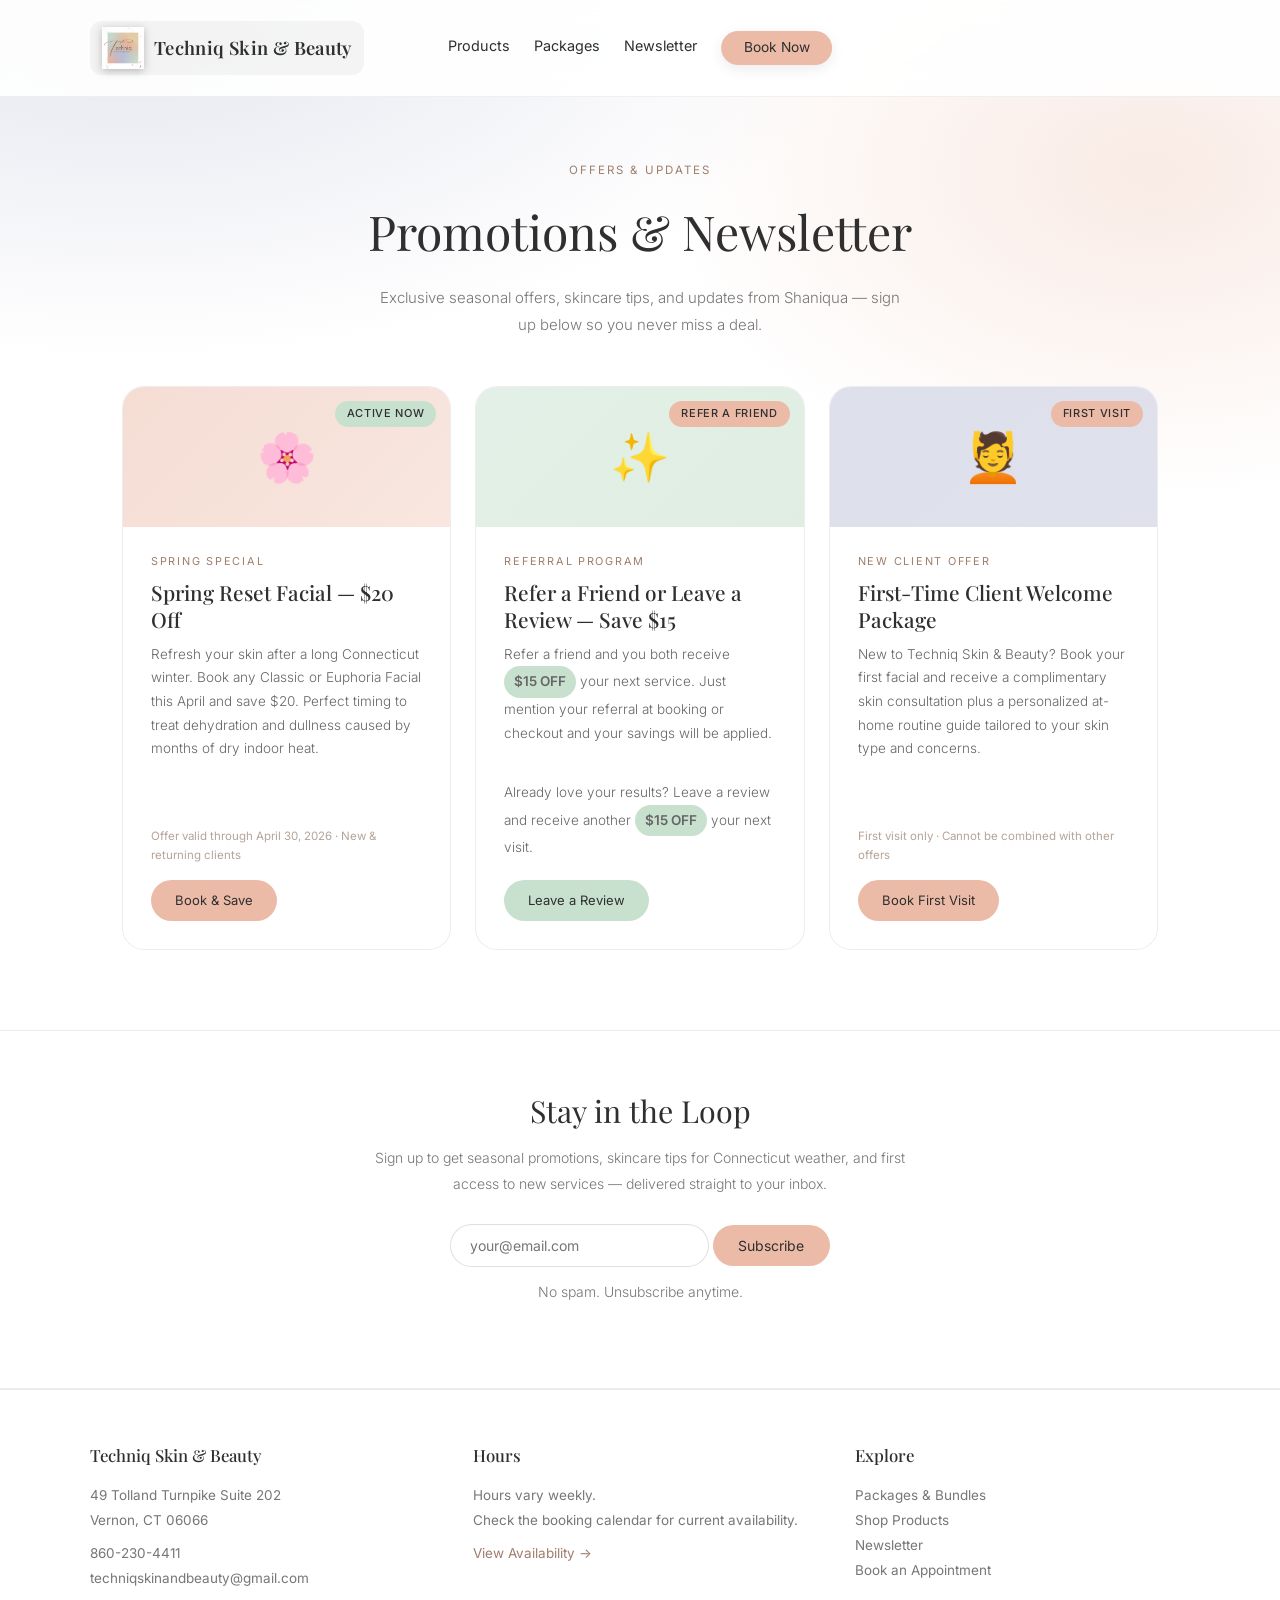
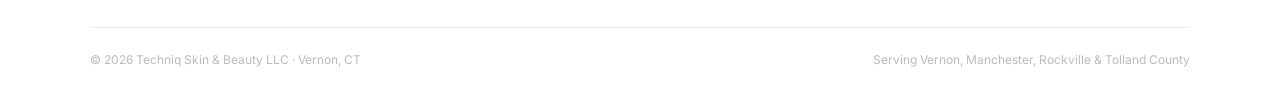
==== newsletter.html @ f0618d81 "Add files via upload" ====
<!DOCTYPE html>
<html lang="en">
<head>
  <meta charset="UTF-8" />
  <meta name="viewport" content="width=device-width, initial-scale=1.0" />
  <title>Promotions & Newsletter | Techniq Skin & Beauty | Vernon CT</title>
  <meta name="description" content="Stay up to date with seasonal promotions, skincare tips, and exclusive offers from Techniq Skin & Beauty — licensed esthetician Shaniqua Faraj in Vernon, CT." />
  <meta name="robots" content="index, follow" />
  <link rel="canonical" href="https://www.techniqskinandbeauty.com/newsletter.html" />
  <link rel="stylesheet" href="styles.css" />
  <link rel="preconnect" href="https://fonts.googleapis.com">
  <link rel="preconnect" href="https://fonts.gstatic.com" crossorigin>
  <link href="https://fonts.googleapis.com/css2?family=Playfair+Display:ital,wght@0,400;0,500;1,400&family=Inter:wght@300;400;500&display=swap" rel="stylesheet">

  <style>
    *, *::before, *::after { box-sizing: border-box; margin: 0; padding: 0; }

    body {
      font-family: 'Inter', sans-serif;
      color: #2f2f2f;
      background:
        radial-gradient(1200px 600px at 10% 0%, rgba(188,192,214,0.4), transparent 60%),
        radial-gradient(900px 600px at 90% 10%, rgba(235,187,168,0.3), transparent 55%),
        #fff;
      min-height: 100vh;
    }

    /* ── NAV ── */
.header {
  padding: 1rem 2.5rem;
  background: rgba(255,255,255,0.9);
  backdrop-filter: blur(14px);
  -webkit-backdrop-filter: blur(14px);
  position: sticky;
  top: 0;
  z-index: 100;
  border-bottom: 1px solid rgba(0,0,0,0.06);
}

.nav {
  display: flex;
  align-items: center;
  max-width: 1100px;
  margin: 0 auto;
  position: relative;
  min-height: 64px;
}

.brand {
  display: flex;
  align-items: center;
  gap: 10px;
  padding: 6px 12px;
  border-radius: 12px;
  background: rgba(0,0,0,0.04);
  transition: all 0.25s ease;
  flex-shrink: 0;
}

.brand img {
  height: 42px;
  width: auto;
  display: block;
  filter: drop-shadow(0 2px 4px rgba(0,0,0,0.25));
}

.brand:hover {
  background: rgba(0,0,0,0.06);
  transform: translateY(-1px);
}

.brand,
.brand:hover,
.brand:visited {
  text-decoration: none;
  color: inherit;
}

.brand {
  cursor: pointer;
}

.brand:active {
  transform: scale(0.98);
}
.nav-brand-text {
  font-family: 'Playfair Display', serif;
  font-weight: 600;
  font-size: 1.15rem;
  letter-spacing: 0.02em;
  color: #2f2f2f;
  white-space: nowrap;
}

.nav-center {
  position: absolute;
  left: 50%;
  transform: translateX(-50%);
  display: flex;
  gap: 24px;
  align-items: center;
}

.nav-link {
  position: relative;
  text-decoration: none;
  font-family: 'Inter', sans-serif;
  font-size: 0.9rem;
  color: #2f2f2f;
  padding-bottom: 4px;
}

.nav-link::after {
  content: '';
  position: absolute;
  left: 0;
  bottom: 0;
  width: 0%;
  height: 1.5px;
  background: #9f7e6b;
  transition: width 0.25s ease;
}

.nav-link:hover::after {
  width: 100%;
}

/* ── HAMBURGER ── */
.hamburger {
  display: none;
  margin-left: auto;
  flex-direction: column;
  gap: 5px;
  background: none;
  border: none;
  cursor: pointer;
  padding: 6px;
  z-index: 200;
  width: 42px;
  height: 42px;
  align-items: center;
  justify-content: center;
}

.hamburger span {
  display: block;
  width: 24px;
  height: 2px;
  background: #2f2f2f;
  border-radius: 2px;
  transition: all 0.3s ease;
}

.hamburger.open span:nth-child(1) {
  transform: translateY(7px) rotate(45deg);
}

.hamburger.open span:nth-child(2) {
  opacity: 0;
}

.hamburger.open span:nth-child(3) {
  transform: translateY(-7px) rotate(-45deg);
}

.mobile-menu {
  display: none;
  position: fixed;
  top: 0;
  left: 0;
  right: 0;
  bottom: 0;
  background: rgba(255,255,255,0.97);
  backdrop-filter: blur(12px);
  -webkit-backdrop-filter: blur(12px);
  z-index: 150;
  flex-direction: column;
  align-items: center;
  justify-content: center;
  gap: 20px;
  padding: 40px 32px;
}

.mobile-menu.open {
  display: flex;
}

.mobile-menu a {
  font-family: 'Playfair Display', serif;
  font-size: 1.6rem;
  font-weight: 400;
  color: #2f2f2f;
  text-decoration: none;
  padding: 10px 0;
  border-bottom: 1px solid rgba(0,0,0,0.07);
  width: 100%;
  text-align: center;
  transition: color 0.2s ease;
}

.mobile-menu a:hover {
  color: #9f7e6b;
}

.mobile-menu .mobile-book {
  margin-top: 10px;
  background: #EBBBA8;
  border-radius: 30px;
  padding: 14px 36px;
  font-size: 1rem;
  border-bottom: none;
  font-family: 'Inter', sans-serif;
}

/* ── MOBILE ── */
@media (max-width: 700px) {
  .header {
    padding: 0.9rem 1rem;
  }

  .nav {
    min-height: 56px;
  }

  .brand {
    max-width: 75%;
    padding: 6px 10px;
  }

  .brand img {
    height: 36px;
  }

  .nav-brand-text {
    font-size: 1rem;
    overflow: hidden;
    text-overflow: ellipsis;
  }

  .nav-center {
    display: none;
  }

  .hamburger {
    display: flex;
  }
}

.btn-primary,
.btn-secondary {
  display: inline-flex;
  align-items: center;
  justify-content: center;
  text-decoration: none;
  padding: 0.62rem 1.4rem;
  border-radius: 30px;
  font-size: 0.86rem;
  font-family: 'Inter', sans-serif;
  transition: transform 0.22s ease, box-shadow 0.22s ease, background-color 0.22s ease, color 0.22s ease, border-color 0.22s ease;
  white-space: nowrap;
  border: none;
  cursor: pointer;
}

.btn-primary {
  background: #EBBBA8;
  color: #2f2f2f;
  box-shadow: 0 4px 14px rgba(0,0,0,0.08);
}

.btn-primary:hover {
  background: #DFAE9A;
  transform: translateY(-1px);
  box-shadow: 0 6px 18px rgba(0,0,0,0.12);
}

.btn-secondary {
  background: #C8E1CF;
  color: #2f2f2f;
}

.btn-secondary:hover {
  background: #BDC6D7;
  transform: translateY(-1px);
}

/* ── PAGE HEADER ── */
    .page-header {
      max-width: 1100px;
      margin: 0 auto;
      padding: 64px 32px 48px;
      text-align: center;
    }
    .page-eyebrow {
      font-size: 0.72rem;
      text-transform: uppercase;
      letter-spacing: 0.18em;
      color: #9f7e6b;
      margin-bottom: 14px;
      display: block;
    }
    .page-header h1 {
      font-family: 'Playfair Display', serif;
      font-size: clamp(2rem, 4vw, 3rem);
      font-weight: 400;
      color: #2f2f2f;
      margin-bottom: 14px;
    }
    .page-header p {
      font-size: 15px;
      color: #777;
      font-weight: 300;
      line-height: 1.8;
      max-width: 520px;
      margin: 0 auto;
    }

    /* ── PROMOTIONS GRID ── */
    .promos-section {
      max-width: 1100px;
      margin: 0 auto;
      padding: 0 32px 80px;
    }

    .promos-grid {
      display: grid;
      grid-template-columns: repeat(3, 1fr);
      gap: 24px;
    }
    @media (max-width: 900px) {
    .promos-grid {
      grid-template-columns: 1fr;
     }
    }
    .promo-card {
      background: rgba(255,255,255,0.85);
      border: 1px solid rgba(0,0,0,0.07);
      border-radius: 22px;
      overflow: hidden;
      display: flex;
      flex-direction: column;
      transition: transform 0.25s ease, box-shadow 0.25s ease;
    }
    .promo-card:hover {
      transform: translateY(-4px);
      box-shadow: 0 20px 50px rgba(0,0,0,0.08);
    }

    .promo-banner {
      height: 140px;
      display: flex;
      align-items: center;
      justify-content: center;
      font-size: 3rem;
      position: relative;
    }
    .promo-banner.peach {
      background: linear-gradient(135deg, rgba(235,187,168,0.5), rgba(245,220,210,0.7));
    }
    .promo-banner.sage {
      background: linear-gradient(135deg, rgba(200,225,207,0.5), rgba(210,230,215,0.7));
    }
    .promo-banner.lavender {
      background: linear-gradient(135deg, rgba(188,192,214,0.5), rgba(210,212,228,0.7));
    }

    .promo-badge {
      position: absolute;
      top: 14px;
      right: 14px;
      background: #EBBBA8;
      color: #2f2f2f;
      font-size: 11px;
      font-weight: 500;
      letter-spacing: 0.06em;
      text-transform: uppercase;
      padding: 4px 12px;
      border-radius: 20px;
    }
    .promo-badge.active { background: #C8E1CF; }

    .promo-body {
      padding: 26px 28px 28px;
      display: flex;
      flex-direction: column;
      flex: 1;
    }
    .promo-label {
      font-size: 0.68rem;
      text-transform: uppercase;
      letter-spacing: 0.16em;
      color: #9f7e6b;
      margin-bottom: 8px;
    }
    .promo-title {
      font-family: 'Playfair Display', serif;
      font-size: 1.3rem;
      font-weight: 500;
      color: #2f2f2f;
      margin-bottom: 10px;
      line-height: 1.3;
    }
    .promo-desc {
      font-size: 13.5px;
      line-height: 1.75;
      color: #666;
      font-weight: 300;
      margin-bottom: 20px;
      flex: 1;
    }
    .promo-expires {
      font-size: 11.5px;
      color: #b5a49a;
      margin-bottom: 16px;
    }
    .promo-cta {
      display: inline-block;
      padding: 10px 24px;
      background: #EBBBA8;
      color: #2f2f2f;
      border-radius: 999px;
      font-size: 13px;
      text-decoration: none;
      align-self: flex-start;
      transition: transform 0.2s ease, box-shadow 0.2s ease;
    }
    .promo-cta:hover { transform: translateY(-2px); box-shadow: 0 8px 20px rgba(0,0,0,0.1); }
    .promo-cta.sage { background: #C8E1CF; }

    /* ── SIGNUP STRIP ── */
    .signup-strip {
      background: rgba(255,255,255,0.6);
      border-top: 1px solid rgba(0,0,0,0.07);
      border-bottom: 1px solid rgba(0,0,0,0.07);
      padding: 56px 32px;
      text-align: center;
      margin-bottom: 0;
    }
    .signup-inner { max-width: 560px; margin: 0 auto; }
    .signup-inner h2 {
      font-family: 'Playfair Display', serif;
      font-size: 1.9rem;
      font-weight: 400;
      color: #2f2f2f;
      margin-bottom: 10px;
    }
    .signup-inner p {
      font-size: 14px; color: #777; font-weight: 300; line-height: 1.8; margin-bottom: 28px;
    }
    .signup-form {
      display: flex;
      gap: 10px;
      justify-content: center;
      flex-wrap: wrap;
    }
    .signup-form input[type="email"] {
      flex: 1;
      min-width: 220px;
      padding: 0.75rem 1.2rem;
      border: 1px solid rgba(0,0,0,0.12);
      border-radius: 30px;
      font-size: 14px;
      font-family: 'Inter', sans-serif;
      outline: none;
      background: #fff;
      color: #2f2f2f;
      transition: border-color 0.2s ease;
    }
    .signup-form input[type="email"]:focus { border-color: #EBBBA8; }
    .signup-form button {
      padding: 0.75rem 1.6rem;
      background: #EBBBA8;
      color: #2f2f2f;
      border: none;
      border-radius: 30px;
      font-size: 14px;
      font-family: 'Inter', sans-serif;
      cursor: pointer;
      transition: background 0.2s ease, transform 0.2s ease;
    }
    .signup-form button:hover { background: #D2C2BF; transform: translateY(-1px); }
    .signup-note { font-size: 11.5px; color: #bbb; margin-top: 12px; }

    /* ── FOOTER ── */
    footer {
      background: #fff; border-top: 1px solid rgba(0,0,0,0.07); padding: 52px 32px 36px;
    }
    .footer-inner {
      max-width: 1100px; margin: 0 auto;
      display: grid; grid-template-columns: 1fr 1fr 1fr; gap: 48px;
    }
    .footer-col h4 {
      font-family: 'Playfair Display', serif; font-size: 1.05rem;
      font-weight: 500; color: #2f2f2f; margin-bottom: 14px;
    }
    .footer-col p, .footer-col a {
      font-size: 13.5px; color: #777; line-height: 1.85; text-decoration: none; display: block;
    }
    .footer-col a:hover { color: #9f7e6b; }
    .footer-bottom {
      max-width: 1100px; margin: 36px auto 0; padding-top: 22px;
      border-top: 1px solid rgba(0,0,0,0.07);
      font-size: 12px; color: #bbb;
      display: flex; justify-content: space-between; flex-wrap: wrap; gap: 8px;
    }

    @media (max-width: 900px) {
      .footer-inner { grid-template-columns: 1fr 1fr; gap: 28px; }
      .promos-grid { grid-template-columns: 1fr; }
    }
    @media (max-width: 540px) {
      .page-header { padding: 44px 20px 32px; }
      .promos-section { padding: 0 20px 60px; }
      .footer-inner { grid-template-columns: 1fr; }
      .footer-bottom { flex-direction: column; }
    }
        .discount-pill {
      display: inline-block;
      background: #C8E1CF;
      padding: 4px 10px;
      border-radius: 20px;
      font-weight: 600;
      white-space: nowrap;
      animation: pulseSoft 2.5s ease-in-out infinite;
    }

    @keyframes pulseSoft {
      0% { transform: scale(1); }
      50% { transform: scale(1.06); }
      100% { transform: scale(1); }
    }
  </style>
</head>
<body>

<!-- ══ MOBILE MENU ══ -->
<div class="mobile-menu" id="mobileMenu">
  <a href="Packages.html">Packages</a>
  <a href="products.html">Products</a>
  <a href="newsletter.html">Newsletter</a>
  <a href="https://book.squareup.com/appointments/akl2v1sa6lvvyg/location/LPYHQ6EDHX53D/services" class="mobile-book">Book Now</a>
</div>

<!-- ══ NAV ══ -->
<header class="header">
  <div class="nav">
    <a href="index.html" class="brand">
    <img src="images/techniq-of.png" alt="Techniq Skin & Beauty">
    <span class="nav-brand-text">Techniq Skin &amp; Beauty</span>
  </a>

    <div class="nav-center">
      <a href="products.html" class="nav-link">Products</a>
      <a href="Packages.html" class="nav-link">Packages</a>
      <a href="newsletter.html" class="nav-link">Newsletter</a>
      <a href="https://book.squareup.com/appointments/akl2v1sa6lvvyg/location/LPYHQ6EDHX53D/services" class="btn-primary">Book Now</a>
    </div>

    <button class="hamburger" id="hamburger" aria-label="Open menu">
      <span></span><span></span><span></span>
    </button>
  </div>
</header>


<!-- ══ PAGE HEADER ══ -->
<div class="page-header">
  <span class="page-eyebrow">Offers &amp; Updates</span>
  <h1>Promotions &amp; Newsletter</h1>
  <p>Exclusive seasonal offers, skincare tips, and updates from Shaniqua — sign up below so you never miss a deal.</p>
</div>

<!-- ══ PROMOTIONS ══ -->
<section class="promos-section">
  <div class="promos-grid">

    <!-- PLACEHOLDER PROMO 1 -->
    <div class="promo-card">
      <div class="promo-banner peach">
        🌸
        <span class="promo-badge active">Active Now</span>
      </div>
      <div class="promo-body">
        <span class="promo-label">Spring Special</span>
        <h2 class="promo-title">Spring Reset Facial — $20 Off</h2>
        <p class="promo-desc">Refresh your skin after a long Connecticut winter. Book any Classic or Euphoria Facial this April and save $20. Perfect timing to treat dehydration and dullness caused by months of dry indoor heat.</p>
        <p class="promo-expires">Offer valid through April 30, 2026 · New &amp; returning clients</p>
        <a href="https://book.squareup.com/appointments/akl2v1sa6lvvyg/location/LPYHQ6EDHX53D/services" class="promo-cta">Book &amp; Save</a>
      </div>
    </div>

<div class="promo-card">
  <div class="promo-banner sage">
    ✨
    <span class="promo-badge">Refer a Friend</span>
  </div>

  <div class="promo-body">
    <span class="promo-label">Referral Program</span>

    <h2 class="promo-title">Refer a Friend or Leave a Review — Save $15</h2>

    <!-- REFERRAL (TOP) -->
    <p class="promo-desc">
      Refer a friend and you both receive 
      <span class="discount-pill">$15 OFF</span> 
      your next service. Just mention your referral at booking or checkout and your savings will be applied.
    </p>

    <!-- REVIEW (BOTTOM) -->
    <p class="promo-desc" style="margin-top:16px;">
      Already love your results? Leave a review and receive another 
      <span class="discount-pill">$15 OFF</span> your next visit.
    </p>

    <a href="https://www.google.com/maps/place//data=!4m3!3m2!1s0x44340409f87b153f:0x8562da2a037d0696!12e1?source=g.page.m.ia._&laa=nmx-review-solicitation-ia2" 
       class="promo-cta sage" 
       target="_blank">
      Leave a Review
    </a>
  </div>
</div>

    <!-- PLACEHOLDER PROMO 3 -->
    <div class="promo-card">
      <div class="promo-banner lavender">
        💆
        <span class="promo-badge">First Visit</span>
      </div>
      <div class="promo-body">
        <span class="promo-label">New Client Offer</span>
        <h2 class="promo-title">First-Time Client Welcome Package</h2>
        <p class="promo-desc">New to Techniq Skin &amp; Beauty? Book your first facial and receive a complimentary skin consultation plus a personalized at-home routine guide tailored to your skin type and concerns.</p>
        <p class="promo-expires">First visit only · Cannot be combined with other offers</p>
        <a href="https://book.squareup.com/appointments/akl2v1sa6lvvyg/location/LPYHQ6EDHX53D/services" class="promo-cta">Book First Visit</a>
      </div>
    </div>

  </div>
</section>

<!-- ══ EMAIL SIGNUP ══ -->
<div class="signup-strip">
  <div class="signup-inner">
    <h2>Stay in the Loop</h2>
    <p>Sign up to get seasonal promotions, skincare tips for Connecticut weather, and first access to new services — delivered straight to your inbox.</p>

    <div class="signup-form">
      <form 
        action="https://site.us19.list-manage.com/subscribe/post?u=016e6a46c7b9ec76fc85ffae0&id=f9b7739a4d&f_id=009dabe6f0" 
        method="post" 
        target="_self"
        novalidate
      >
        <input
          type="email"
          name="EMAIL"
          placeholder="your@email.com"
          aria-label="Email address"
          required
        />

        <!-- bot protection (keep this) -->
        <div style="position:absolute; left:-5000px;" aria-hidden="true">
          <input 
            type="text" 
            name="b_016e6a46c7b9ec76fc85ffae0_f9b7739a4d" 
            tabindex="-1" 
            value=""
          >
        </div>

        <button type="submit">Subscribe</button>
      </form>
    </div>

    <p class="signup-note">No spam. Unsubscribe anytime.</p>
  </div>
</div>

<!-- ══ FOOTER ══ -->
<footer>
  <div class="footer-inner">
    <div class="footer-col">
      <h4>Techniq Skin &amp; Beauty</h4>
      <p>49 Tolland Turnpike Suite 202</p>
      <p>Vernon, CT 06066</p>
      <a href="tel:8602304411" style="margin-top:8px;">860-230-4411</a>
      <a href="mailto:techniqskinandbeauty@gmail.com">techniqskinandbeauty@gmail.com</a>
    </div>
    <div class="footer-col">
      <h4>Hours</h4>
      <p>Hours vary weekly.</p>
      <p>Check the booking calendar for current availability.</p>
      <a href="https://book.squareup.com/appointments/akl2v1sa6lvvyg/location/LPYHQ6EDHX53D/services" style="margin-top:8px;color:#9f7e6b;">View Availability →</a>
    </div>
    <div class="footer-col">
      <h4>Explore</h4>
      <a href="Packages.html">Packages &amp; Bundles</a>
      <a href="products.html">Shop Products</a>
      <a href="newsletter.html">Newsletter</a>
      <a href="https://book.squareup.com/appointments/akl2v1sa6lvvyg/location/LPYHQ6EDHX53D/services">Book an Appointment</a>
    </div>
  </div>
  <div class="footer-bottom">
    <span>© 2026 Techniq Skin &amp; Beauty LLC · Vernon, CT</span>
    <span>Serving Vernon, Manchester, Rockville &amp; Tolland County</span>
  </div>
</footer>


<script>
  const hamburger = document.getElementById('hamburger');
  const mobileMenu = document.getElementById('mobileMenu');
  if (hamburger && mobileMenu) {
    hamburger.addEventListener('click', () => {
      hamburger.classList.toggle('open');
      mobileMenu.classList.toggle('open');
      document.body.style.overflow = mobileMenu.classList.contains('open') ? 'hidden' : '';
    });
    mobileMenu.querySelectorAll('a').forEach(a => {
      a.addEventListener('click', () => {
        hamburger.classList.remove('open');
        mobileMenu.classList.remove('open');
        document.body.style.overflow = '';
      });
    });
  }
</script>

</body>
</html>
---- styles.css ----
/* ===============================
   HOMEPAGE LAYOUT OVERRIDES
   =============================== */

body.home .hero {
  background: none;
  padding: 0;
  margin: 0;
}

body.home .hero-content {
  max-width: none;
  margin: 0;
  padding: 0;
  text-align: left;
}

body.home .header {
  background: none;
  box-shadow: none;
}

body.home main,
body.home .hero {
  max-width: 1100px;
  margin: 0 auto;
  padding: 80px 24px;
}

:root {
  --lavender-gray: #BCC0D6;
  --soft-periwinkle: #BDC6D7;
  --peach: #EBBBA8;
  --sage: #C8E1CF;
  --taupe: #D2C2BF;
  --text-dark: #2f2f2f;
  --white: #ffffff;
}

* {
  margin: 0;
  padding: 0;
  box-sizing: border-box;
}

body {
  font-family: 'Inter', sans-serif;
  color: var(--text-dark);
  background-color: var(--white);
  line-height: 1.6;
}

/* Header */
.header {
  padding: 1.5rem 3rem;
  background-color: var(--white);
}

.nav {
  display: flex;
  justify-content: space-between;
  align-items: center;
}

.logo {
  font-family: 'Playfair Display', serif;
  font-weight: 500;
  font-size: 1.4rem;
}

/* Buttons */
.btn-primary,
.btn-secondary {
  display: inline-flex;
  align-items: center;
  justify-content: center;
  text-decoration: none;
  padding: 0.75rem 1.8rem;
  border-radius: 30px;
  font-size: 0.9rem;
  font-family: 'Inter', sans-serif;
  line-height: 1;
  box-sizing: border-box;
  transition: all 0.3s ease;
}

.btn-primary {
  background-color: var(--peach);
  color: var(--text-dark);
}

.btn-primary:hover {
  background-color: var(--taupe);
}

.btn-secondary {
  background-color: var(--sage);
  color: var(--text-dark);
}

.btn-secondary:hover {
  background-color: var(--soft-periwinkle);
}

/* Hero */
.hero {
  background-color: var(--lavender-gray);
  padding: 6rem 2rem;
  text-align: center;
}

.hero h2 {
  font-family: 'Playfair Display', serif;
  font-size: 2.2rem;
  margin-bottom: 1rem;
}

.hero p {
  max-width: 600px;
  margin: 0 auto 2rem;
  font-weight: 300;
}

/* About */
.about {
  padding: 4rem 2rem;
  max-width: 800px;
  margin: auto;
  text-align: center;
}

.about h3 {
  font-family: 'Playfair Display', serif;
  margin-bottom: 1rem;
}

/* CTA */
.cta {
  background-color: var(--taupe);
  padding: 3.5rem 2rem;
  text-align: center;
}

.cta h3 {
  margin-bottom: 1.5rem;
  font-family: 'Playfair Display', serif;
}

/* Footer */
.footer {
  padding: 2rem;
  text-align: center;
  font-size: 0.8rem;
}
.shop-container {
  display: flex;
  gap: 2rem;
  padding: 3rem;
}

.filters {
  width: 240px;
  background: #F4F5F9;
  padding: 1.5rem;
  border-radius: 16px;
}

.filter-group {
  margin-bottom: 1.5rem;
}

.filter-group h4 {
  margin-bottom: 0.5rem;
  font-size: 0.9rem;
}

.filter-group label {
  display: block;
  font-size: 0.85rem;
  margin-bottom: 0.3rem;
}

.products-grid {
  flex: 1;
  display: grid;
  grid-template-columns: repeat(auto-fill, minmax(240px, 1fr));
  gap: 2rem;
}

.product-card {
  background: white;
  border-radius: 20px;
  padding: 1.5rem;
  text-align: center;
  box-shadow: 0 8px 20px rgba(0,0,0,0.05);
}

.product-card img {
  width: 100%;
  max-height: 200px;
  object-fit: contain;
  margin-bottom: 1rem;
}

.price {
  font-weight: 500;
  margin: 0.5rem 0;
}

.best-for {
  font-size: 0.8rem;
  color: #555;
  margin-bottom: 1rem;
}

.product-card select {
  width: 100%;
  padding: 0.5rem;
  border-radius: 8px;
  margin-bottom: 1rem;
}
body {
  font-family: 'Inter', sans-serif;
  background: #ffffff;
  color: #2f2f2f;
}

.products-grid {
  display: grid;
  grid-template-columns: repeat(auto-fit, minmax(220px, 1fr));
  gap: 2rem;
  padding: 3rem;
}

.product-card {
  text-align: center;
}

.product-card img {
  width: 100%;
  max-width: 220px;
  margin-bottom: 1rem;
}

.product-detail {
  display: grid;
  grid-template-columns: 1fr 1fr;
  gap: 3rem;
  padding: 4rem;
}

.product-detail img {
  max-width: 320px;
}

.btn-primary {
  background: #EBBBA8;
  padding: 0.75rem 1.8rem;
  border-radius: 30px;
  text-decoration: none;
  color: #2f2f2f;
  display: inline-flex;
  align-items: center;
  justify-content: center;
  border: none;
  cursor: pointer;
}

/* FILTER TOGGLE BUTTON */
.filter-toggle {
  position: fixed;
  top: 110px;
  right: 30px;
  background: #EBBBA8;
  border: none;
  padding: 10px 18px;
  border-radius: 30px;
  cursor: pointer;
  font-size: 0.9rem;
  z-index: 1001;
}

/* FILTER PANEL */
.filter-panel {
  position: fixed;
  top: 0;
  right: -320px;
  width: 300px;
  height: 100vh;
  background: #fff;
  padding: 24px;
  box-shadow: -8px 0 30px rgba(0,0,0,0.08);
  transition: right 0.35s ease;
  z-index: 1000;
}

.filter-panel.open {
  right: 0;
}

/* FILTER HEADER */
.filter-header {
  display: flex;
  justify-content: space-between;
  align-items: center;
  margin-bottom: 24px;
}

.close-filter {
  background: none;
  border: none;
  font-size: 1.5rem;
  cursor: pointer;
}

/* FILTER GROUPS */
.filter-group {
  margin-bottom: 22px;
}

.filter-group h4 {
  font-size: 0.85rem;
  text-transform: uppercase;
  letter-spacing: 0.08em;
  margin-bottom: 10px;
  color: #555;
}

.filter-group label {
  display: block;
  font-size: 0.9rem;
  margin-bottom: 8px;
  cursor: pointer;
}

/* PRODUCTS GRID */
.products-container {
  display: grid;
  grid-template-columns: repeat(auto-fill, minmax(260px, 1fr));
  gap: 32px;
  padding: 80px 40px;
}

/* ===============================
   HOMEPAGE HERO FIX
   =============================== */

body.home main {
  max-width: 1100px;
  margin: 0 auto;
  padding: 80px 24px;
}

body.home .hero {
  padding: 0;
}

body.home .hero-content {
  max-width: 720px;
  margin: 120px auto 0;
  text-align: center;
}

body.home .hero-content h2 {
  margin-bottom: 24px;
}

body.home .hero-content p {
  margin-bottom: 40px;
}

body.home .hero-content .btn-primary {
  display: inline-block;
}

body.home .hero-content p {
  font-size: 17px;
  line-height: 1.8;
  color: #555;
 }

  [ Logo ]
Our Philosophy
Text
Button


/* ===============================
   HOMEPAGE GRADIENT BACKGROUND
   =============================== */

body.home {
  background:
    radial-gradient(
      1200px 600px at 10% 0%,
      rgba(188, 192, 214, 0.45),
      transparent 60%
    ),
    radial-gradient(
      900px 600px at 90% 10%,
      rgba(235, 187, 168, 0.35),
      transparent 55%
    ),
    #ffffff;
}

/* ===============================
   HOMEPAGE HERO LOGO
   =============================== */

body.home .hero-logo {
  display: flex;
  justify-content: center;
  margin-bottom: 28px;
}

body.home .hero-logo img {
  width: 220px;          /* adjust if needed */
  max-width: 70%;
  height: auto;
  opacity: 0.95;
}
body.home .hero-logo img {
  filter: drop-shadow(0 12px 30px rgba(0,0,0,0.08));
}

/* ===============================
   HOMEPAGE – GROUNDED EDITORIAL HERO
   =============================== */

body.home main {
  padding-top: 40px; /* pulls hero closer to header */
}

/* HERO CONTAINER */
body.home .hero {
  padding: 0;
  position: relative;
}

/* HERO CONTENT BLOCK */
body.home .hero-content {
  max-width: 720px;
  margin: 60px auto 0; /* WAS too low – now grounded */
  text-align: center;
  position: relative;
  z-index: 2;
}

/* LOGO POSITIONING */
body.home .hero-logo {
  margin-top: -20px;   /* gently overlaps header space */
  margin-bottom: 18px;
}

/* LOGO SIZE + PRESENCE */
body.home .hero-logo img {
  width: 240px;        /* slightly stronger presence */
  max-width: 75%;
  height: auto;
  opacity: 0.98;
  filter: drop-shadow(0 16px 36px rgba(0,0,0,0.10));
}

/* ===============================
   HOMEPAGE + PRODUCTS — SHARED BACKGROUND
   =============================== */

body.home,
body.products {
  background:
    radial-gradient(
      1200px 700px at 10% 0%,
      rgba(188, 192, 214, 0.45),
      transparent 60%
    ),
    radial-gradient(
      1000px 700px at 90% 10%,
      rgba(235, 187, 168, 0.35),
      transparent 55%
    ),
    #ffffff;
}
body.home .hero-logo {
  margin-top: -10px;
  margin-bottom: 20px;
}

body.home .hero-logo img {
  width: 230px;
  max-width: 75%;
  height: auto;
  opacity: 0.98;
  filter: drop-shadow(0 14px 30px rgba(0,0,0,0.08));
}
/* ===============================
   PRODUCT DETAIL – SOFT COLOR LAYER
   =============================== */

/* image container already exists */
.product-image {
  position: relative;
  background:
    radial-gradient(
      420px 520px at 50% 30%,
      rgba(188,192,214,0.35),
      transparent 65%
    ),
    radial-gradient(
      420px 520px at 60% 60%,
      rgba(235,187,168,0.30),
      transparent 70%
    ),
    #ffffff;
  border-radius: 28px;
}

.product-info {
  background: rgba(255,255,255,0.75);
  border-radius: 28px;
  padding: 24px 28px;
}

.product-info .best-for {
  color: #6a5a4a;
}

/* ===============================
   PRODUCT PAGE – FORCED GRADIENT
   =============================== */

/* target LEFT column image wrapper */
body:not(.home) .product-page > div:first-child {
  position: relative;
  background:
    radial-gradient(
      420px 520px at 50% 30%,
      rgba(188,192,214,0.35),
      transparent 65%
    ),
    radial-gradient(
      420px 520px at 60% 65%,
      rgba(235,187,168,0.30),
      transparent 70%
    ),
    #ffffff;
  border-radius: 28px;
  padding: 40px;
}
body:not(.home) .product-info {
  background: rgba(255,255,255,0.75);
  border-radius: 28px;
  padding: 28px 32px;
}

/* remove visual weight from image side */
body:not(.home) .product-page > div:first-child {
  background: transparent;
  padding: 0;
}
/* ===============================
   PRODUCT DETAIL – INFO CARD
   =============================== */

body:not(.home) .product-info {
  background:
    radial-gradient(
      600px 400px at 80% 20%,
      rgba(235,187,168,0.18),
      transparent 60%
    ),
    radial-gradient(
      500px 350px at 20% 80%,
      rgba(188,192,214,0.18),
      transparent 65%
    ),
    rgba(255,255,255,0.85);

  border-radius: 32px;
  padding: 36px 40px;
}
.product-info h1 {
  margin-top: 0;
}

.product-info button,
.product-info .btn-primary {
  margin-top: 28px;
}

/* ===============================
   BUNDLE CARD VISUAL ACCENT
   =============================== */

.bundle-card {
  position: relative;
}

.bundle-accent {
  height: 6px;
  width: 100%;
  border-radius: 999px;
  margin-bottom: 18px;
  background:
    linear-gradient(
      90deg,
      rgba(188,192,214,0.9),
      rgba(235,187,168,0.9)
    );
}

.bundle-card .includes {
  font-size: 13px;
  line-height: 1.6;
  color: #555;
  margin-bottom: 24px;
}

/* ===============================
   BUNDLE CARD VISUAL ACCENT
   =============================== */

.bundle-card {
  position: relative;
}

.bundle-accent {
  height: 6px;
  width: 100%;
  border-radius: 999px;
  margin-bottom: 18px;
  background:
    linear-gradient(
      90deg,
      rgba(188,192,214,0.9),
      rgba(235,187,168,0.9)
    );
}

.bundle-card .includes {
  font-size: 13px;
  line-height: 1.6;
  color: #555;
  margin-bottom: 24px;
}

/* ===============================
   BUTTON HOVER & ACTIVE STATES
   =============================== */

/* Primary button (Packages, Book, Add to Cart) */
.btn-primary {
  transition: 
    transform 0.2s ease,
    box-shadow 0.2s ease,
    background-color 0.2s ease;
}

.btn-primary:hover {
  transform: translateY(-2px);
  box-shadow: 0 10px 22px rgba(0, 0, 0, 0.12);
}

.btn-primary:active {
  transform: translateY(0);
  box-shadow: 0 6px 12px rgba(0, 0, 0, 0.15);
}

/* Secondary button (Shop Products, Home, etc.) */
.btn-secondary {
  transition: 
    transform 0.2s ease,
    box-shadow 0.2s ease,
    background-color 0.2s ease;
}

.btn-secondary:hover {
  background-color: rgba(255, 255, 255, 0.95);
  transform: translateY(-1px);
  box-shadow: 0 8px 16px rgba(0, 0, 0, 0.08);
}

.btn-secondary:active {
  transform: translateY(0);
  box-shadow: 0 4px 8px rgba(0, 0, 0, 0.12);
}

/* ===============================
   PRODUCT GRID – IMAGE SCALE UP
   =============================== */

/* image wrapper inside product card */
.product-card .product-image {
  height: 220px;           /* was smaller before */
  display: flex;
  align-items: center;
  justify-content: center;
  margin-bottom: 16px;
}

.product-card .product-image img {
  max-height: 200px;       /* controls size */
  max-width: 100%;
  object-fit: contain;
}
/* ===============================
   RAMADAN HANGING STARS - HOMEPAGE ONLY
   =============================== */

body.home .ramadan-hanging-stars {
    position: absolute;
    top: 0;
    left: 0;
    width: 100%;
    height: 180px; /* Height for hanging area */
    pointer-events: none;
    z-index: 5;
    overflow: hidden;
}

/* Individual hanging star container */
body.home .hanging-star {
    position: absolute;
    top: -20px; /* Start above the page */
    display: flex;
    flex-direction: column;
    align-items: center;
    transform-origin: top center;
    animation: swingStar var(--swing-duration, 4s) ease-in-out infinite;
    animation-delay: var(--swing-delay, 0s);
}

/* The rope/string */
body.home .star-rope {
    width: 1px;
    height: var(--rope-length, 60px);
    background: linear-gradient(to bottom, 
        rgba(235, 187, 168, 0.3), 
        rgba(188, 192, 214, 0.2)
    );
    margin-bottom: 4px;
}

/* The star */
body.home .star {
    width: var(--star-size, 16px);
    height: var(--star-size, 16px);
    background: transparent;
    position: relative;
    transform: rotate(0deg);
    filter: drop-shadow(0 0 8px rgba(235, 187, 168, 0.6));
    animation: starGlow 3s ease-in-out infinite;
}

/* Create star shape using CSS */
body.home .star::before {
    content: "★";
    position: absolute;
    top: 50%;
    left: 50%;
    transform: translate(-50%, -50%);
    font-size: var(--star-size, 16px);
    color: #EBBBA8; /* Your peach color */
    line-height: 1;
    text-shadow: 
        0 0 10px #EBBBA8,
        0 0 20px rgba(188, 192, 214, 0.5);
}

/* Alternative star styles - different colors */
body.home .star-soft::before {
    color: #BCC0D6; /* Your lavender-gray */
    text-shadow: 0 0 10px #BCC0D6;
}

body.home .star-warm::before {
    color: #D2C2BF; /* Your taupe */
    text-shadow: 0 0 10px #D2C2BF;
}

body.home .star-gold::before {
    color: #E5CFA6; /* Your buttery color */
    text-shadow: 0 0 10px #E5CFA6;
}

/* Swing animation */
@keyframes swingStar {
    0%, 100% {
        transform: rotate(0deg);
    }
    25% {
        transform: rotate(8deg);
    }
    75% {
        transform: rotate(-8deg);
    }
}

/* Gentle bounce for some stars */
body.home .hanging-star.bounce {
    animation: swingBounceStar 5s ease-in-out infinite;
}

@keyframes swingBounceStar {
    0%, 100% {
        transform: rotate(0deg) translateY(0);
    }
    25% {
        transform: rotate(8deg) translateY(-5px);
    }
    50% {
        transform: rotate(0deg) translateY(0);
    }
    75% {
        transform: rotate(-8deg) translateY(-3px);
    }
}

/* Star glow effect */
@keyframes starGlow {
    0%, 100% {
        opacity: 0.7;
        filter: drop-shadow(0 0 5px rgba(235, 187, 168, 0.4));
    }
    50% {
        opacity: 1;
        filter: drop-shadow(0 0 15px rgba(235, 187, 168, 0.8));
    }
}

/* Decorative crescent moon for homepage */
body.home .ramadan-crescent {
    position: absolute;
    top: 20px;
    left: 30px;
    font-size: 32px;
    z-index: 6;
    pointer-events: none;
    opacity: 0.7;
    animation: floatCrescent 4s ease-in-out infinite;
    filter: drop-shadow(0 0 10px rgba(235, 187, 168, 0.5));
}

@keyframes floatCrescent {
    0%, 100% {
        transform: translateY(0) rotate(0deg);
    }
    50% {
        transform: translateY(-5px) rotate(5deg);
    }
}

/* Responsive adjustments */
@media (max-width: 768px) {
    body.home .ramadan-hanging-stars {
        height: 140px;
    }
    
    body.home .star-rope {
        height: 40px;
    }
    
    body.home .star::before {
        font-size: 14px;
    }
    
    body.home .ramadan-crescent {
        font-size: 24px;
        left: 20px;
    }
}

/* Ensure header content stays below stars */
body.home .header {
    position: relative;
    z-index: 10;
}
/* ===============================
   MOBILE FIXES FOR NAVIGATION BUTTONS
   =============================== */

@media (max-width: 768px) {
  /* Fix header navigation on index.html and packages.html */
  .nav {
    flex-direction: column;
    gap: 15px;
    padding: 15px 20px;
  }
  
  .logo {
    text-align: center;
    font-size: 1.2rem;
    margin-bottom: 5px;
  }
  
  .nav-right {
    display: flex;
    flex-wrap: wrap;
    justify-content: center;
    gap: 10px;
    width: 100%;
  }
  
  /* Fix the Packages and Shop Products buttons */
  .nav-right .btn-primary,
  .nav-right .btn-secondary {
    padding: 0.7rem 1.2rem;
    font-size: 0.9rem;
    flex: 1 1 auto;
    min-width: 120px;
    text-align: center;
    white-space: nowrap;
  }
}

/* For very small phones, stack them vertically */
@media (max-width: 480px) {
  .nav-right {
    flex-direction: column;
    align-items: center;
  }
  
  .nav-right .btn-primary,
  .nav-right .btn-secondary {
    width: 100%;
    max-width: 250px;
    padding: 0.8rem 1rem;
    font-size: 1rem;
  }
}
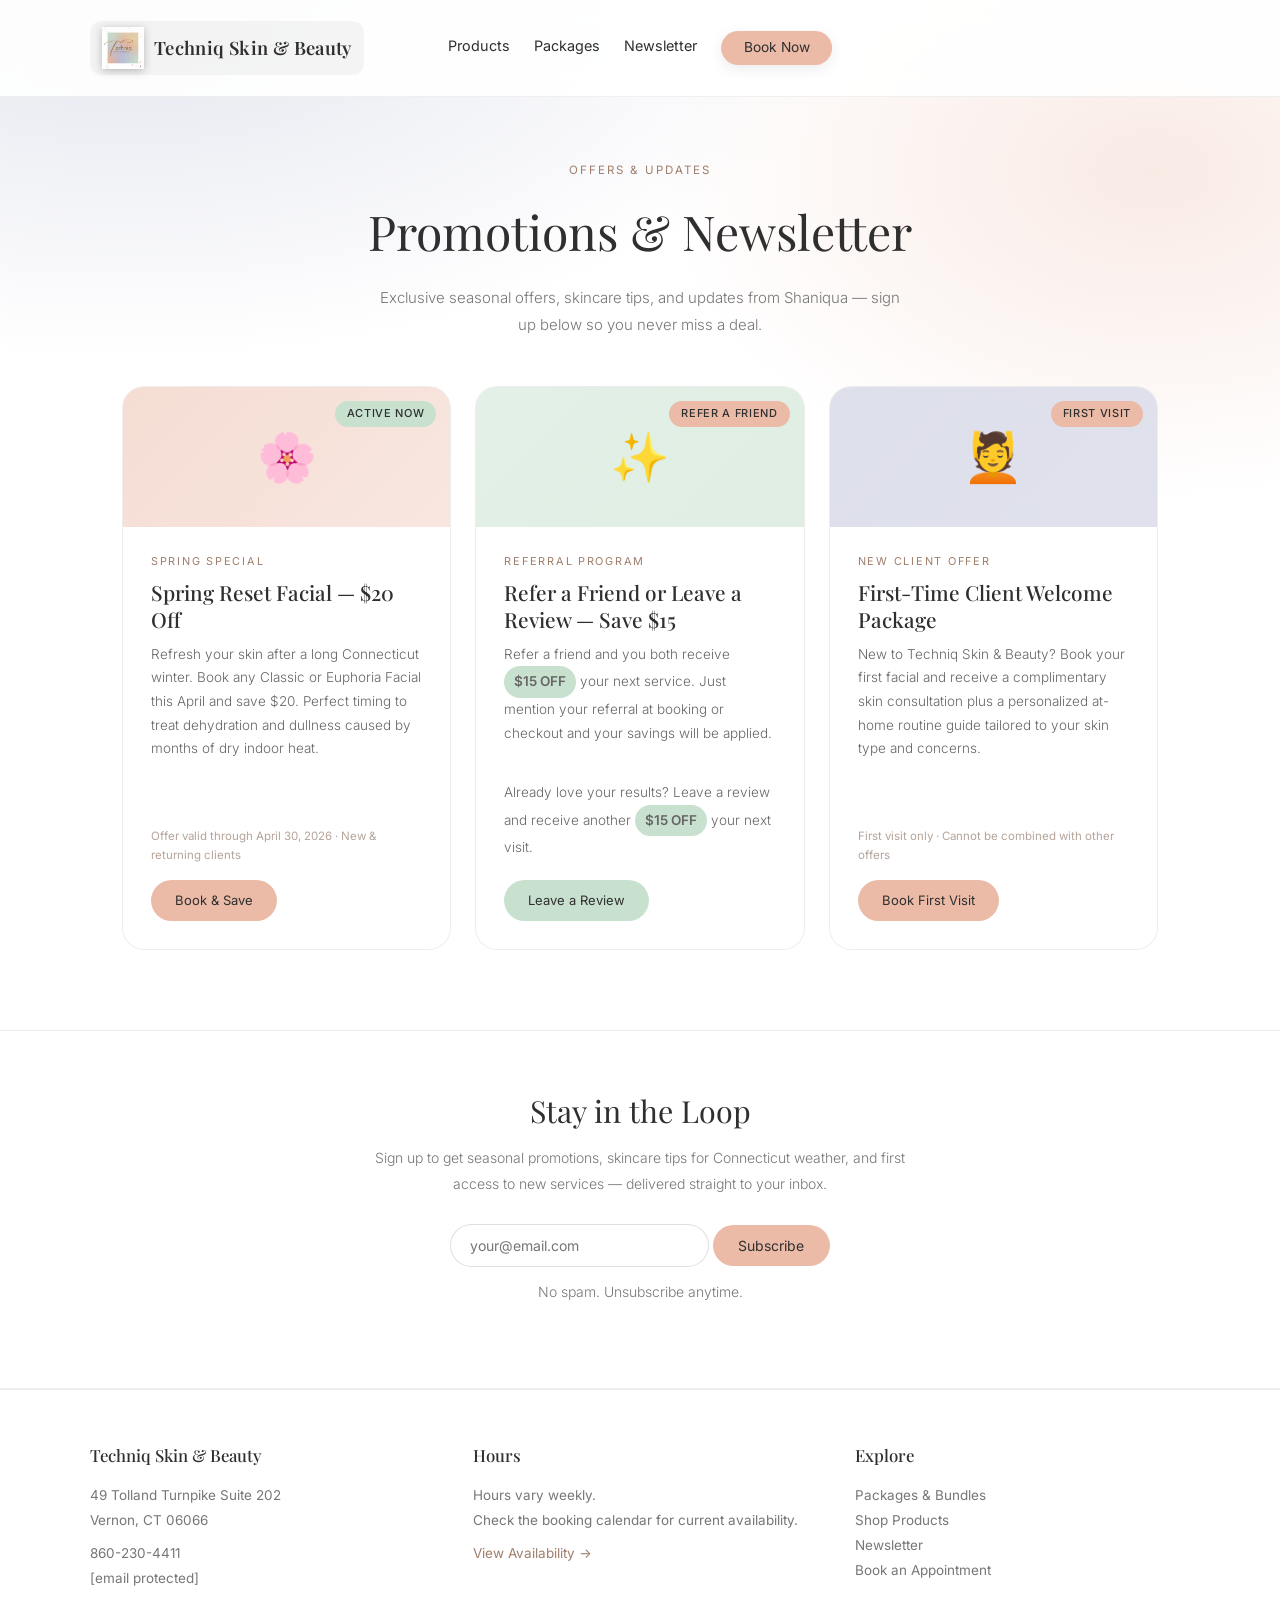
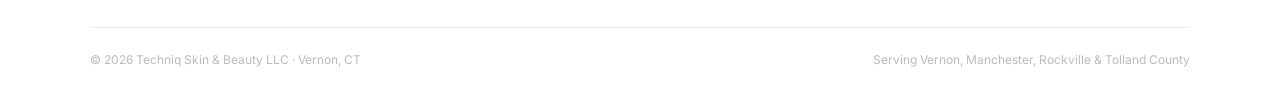
==== commit c6298b5d: "Add files via upload" ====
--- a/newsletter.html
+++ b/newsletter.html
@@ -39,6 +39,7 @@
 
 .nav {
   display: flex;
+  flex-wrap: nowrap;
   align-items: center;
   max-width: 1100px;
   margin: 0 auto;
@@ -54,7 +55,8 @@
   border-radius: 12px;
   background: rgba(0,0,0,0.04);
   transition: all 0.25s ease;
-  flex-shrink: 0;
+  flex-shrink: 1;
+  min-width: 0;
 }
 
 .brand img {
@@ -127,6 +129,7 @@
 
 /* ── HAMBURGER ── */
 .hamburger {
+  flex-shrink: 0;
   display: none;
   margin-left: auto;
   flex-direction: column;
@@ -215,26 +218,33 @@
 /* ── MOBILE ── */
 @media (max-width: 700px) {
   .header {
-    padding: 0.9rem 1rem;
+    padding: 0.75rem 1rem;
   }
 
   .nav {
-    min-height: 56px;
+    min-height: 52px;
+    flex-wrap: nowrap;
+    justify-content: space-between;
   }
 
   .brand {
-    max-width: 75%;
-    padding: 6px 10px;
+    flex: 1 1 auto;
+    min-width: 0;
+    max-width: calc(100% - 52px);
+    padding: 5px 10px;
   }
 
   .brand img {
-    height: 36px;
+    height: 34px;
+    flex-shrink: 0;
   }
 
   .nav-brand-text {
-    font-size: 1rem;
+    font-size: 0.95rem;
+    white-space: nowrap;
     overflow: hidden;
     text-overflow: ellipsis;
+    min-width: 0;
   }
 
   .nav-center {
@@ -243,6 +253,8 @@
 
   .hamburger {
     display: flex;
+    flex-shrink: 0;
+    margin-left: 8px;
   }
 }
 
@@ -535,6 +547,7 @@
 
 <!-- ══ MOBILE MENU ══ -->
 <div class="mobile-menu" id="mobileMenu">
+  <a href="index.html">Home</a>
   <a href="Packages.html">Packages</a>
   <a href="products.html">Products</a>
   <a href="newsletter.html">Newsletter</a>
@@ -686,7 +699,7 @@
       <p>49 Tolland Turnpike Suite 202</p>
       <p>Vernon, CT 06066</p>
       <a href="tel:8602304411" style="margin-top:8px;">860-230-4411</a>
-      <a href="mailto:techniqskinandbeauty@gmail.com">techniqskinandbeauty@gmail.com</a>
+      <a href="/cdn-cgi/l/email-protection#245041474c4a4d55574f4d4a454a4046414551505d644349454d480a474b49"><span class="__cf_email__" data-cfemail="592d3c3a313730282a32303738373d3b3c382c2d20193e34383035773a3634">[email&#160;protected]</span></a>
     </div>
     <div class="footer-col">
       <h4>Hours</h4>
@@ -709,7 +722,7 @@
 </footer>
 
 
-<script>
+<script data-cfasync="false" src="/cdn-cgi/scripts/5c5dd728/cloudflare-static/email-decode.min.js"></script><script>
   const hamburger = document.getElementById('hamburger');
   const mobileMenu = document.getElementById('mobileMenu');
   if (hamburger && mobileMenu) {
@@ -718,15 +731,4 @@
       mobileMenu.classList.toggle('open');
       document.body.style.overflow = mobileMenu.classList.contains('open') ? 'hidden' : '';
     });
-    mobileMenu.querySelectorAll('a').forEach(a => {
-      a.addEventListener('click', () => {
-        hamburger.classList.remove('open');
-        mobileMenu.classList.remove('open');
-        document.body.style.overflow = '';
-      });
-    });
-  }
-</script>
-
-</body>
-</html>
+    mobile
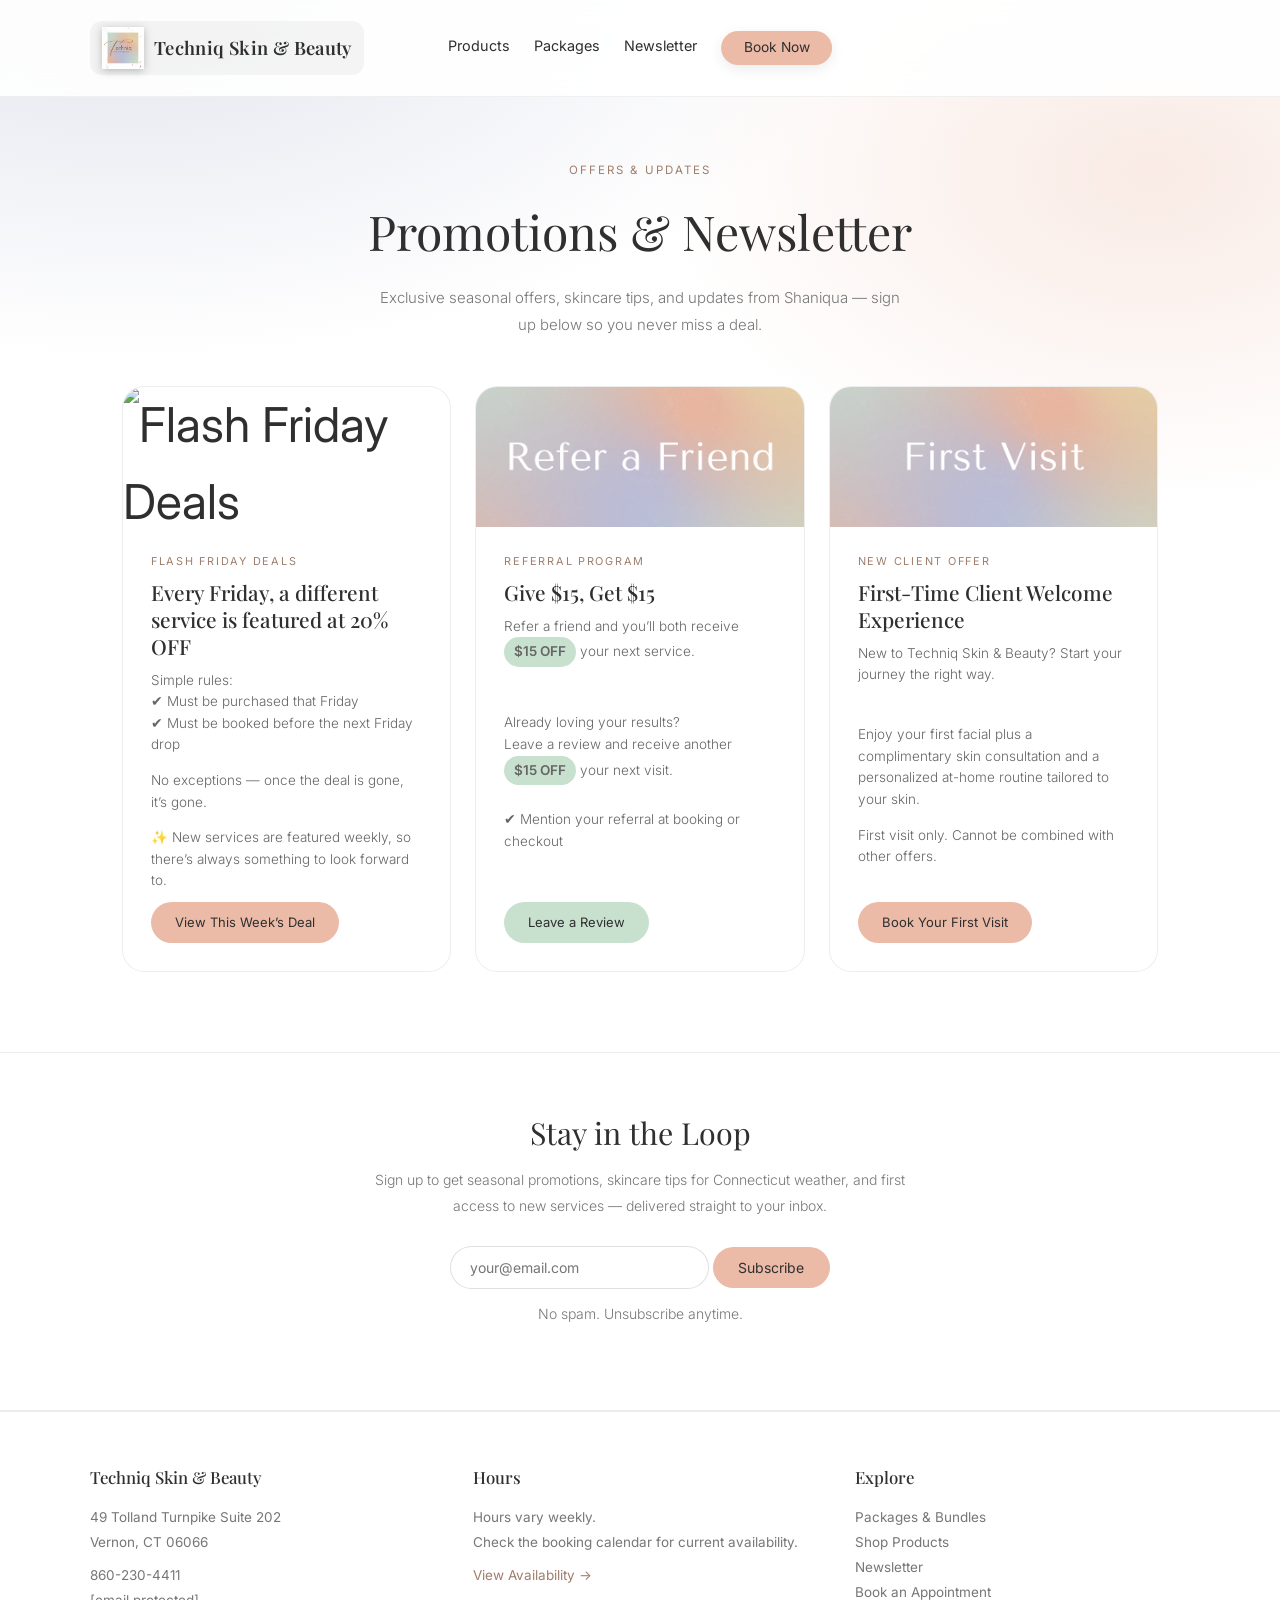
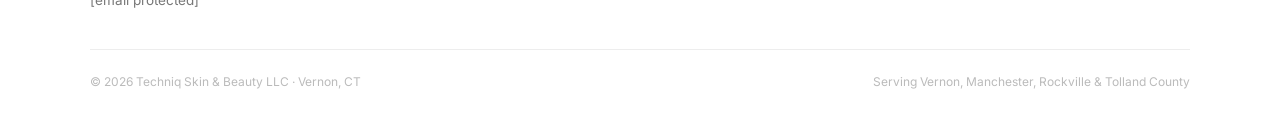
==== commit bb5d2329: "Add files via upload" ====
--- a/newsletter.html
+++ b/newsletter.html
@@ -414,11 +414,15 @@
     }
     .promo-desc {
       font-size: 13.5px;
-      line-height: 1.75;
+      line-height: 1.6;
       color: #666;
       font-weight: 300;
-      margin-bottom: 20px;
+      margin-bottom: 10px;
       flex: 1;
+    }
+
+    .promo-desc + .promo-desc {
+      margin-top: 4px;
     }
     .promo-expires {
       font-size: 11.5px;
@@ -541,6 +545,21 @@
       50% { transform: scale(1.06); }
       100% { transform: scale(1); }
     }
+      .promo-banner img {
+      width: 100%;
+      height: 100%;
+      object-fit: cover;
+    }
+
+    .promo-banner {
+      overflow: hidden;
+      padding: 0; /* remove emoji spacing */
+    }
+        /* 👇 THIS IS THE MAGIC */
+    .promo-card:hover .promo-banner img {
+      transform: scale(1.06);
+      filter: brightness(1.03);
+    }
   </style>
 </head>
 <body>
@@ -589,63 +608,79 @@
 
     <!-- PLACEHOLDER PROMO 1 -->
     <div class="promo-card">
-      <div class="promo-banner peach">
-        🌸
-        <span class="promo-badge active">Active Now</span>
+      <div class="promo-banner">
+        <img src="flash-friday-deals.png" alt="Flash Friday Deals">
       </div>
       <div class="promo-body">
-        <span class="promo-label">Spring Special</span>
-        <h2 class="promo-title">Spring Reset Facial — $20 Off</h2>
-        <p class="promo-desc">Refresh your skin after a long Connecticut winter. Book any Classic or Euphoria Facial this April and save $20. Perfect timing to treat dehydration and dullness caused by months of dry indoor heat.</p>
-        <p class="promo-expires">Offer valid through April 30, 2026 · New &amp; returning clients</p>
-        <a href="https://book.squareup.com/appointments/akl2v1sa6lvvyg/location/LPYHQ6EDHX53D/services" class="promo-cta">Book &amp; Save</a>
+       <span class="promo-label">Flash Friday Deals</span>
+      <h2 class="promo-title">Every Friday, a different service is featured at 20% OFF</h2>
+      <p class="promo-desc">
+        Simple rules:<br>
+        ✔ Must be purchased that Friday<br>
+        ✔ Must be booked before the next Friday drop
+      </p>
+      <p class="promo-desc">
+        No exceptions — once the deal is gone, it’s gone.
+      </p>
+      <p class="promo-desc">
+        ✨ New services are featured weekly, so there’s always something to look forward to.
+      </p>
+      <a href="https://book.squareup.com/appointments/akl2v1sa6lvvyg/location/LPYHQ6EDHX53D/services" class="promo-cta">
+        View This Week’s Deal
+      </a>
       </div>
     </div>
 
+     <!-- PLACEHOLDER PROMO 2 -->
 <div class="promo-card">
-  <div class="promo-banner sage">
-    ✨
-    <span class="promo-badge">Refer a Friend</span>
-  </div>
+    <div class="promo-banner">
+        <img src="refer-a-friend.PNG" alt="Refer a friend">
+      </div>
 
   <div class="promo-body">
     <span class="promo-label">Referral Program</span>
-
-    <h2 class="promo-title">Refer a Friend or Leave a Review — Save $15</h2>
-
-    <!-- REFERRAL (TOP) -->
-    <p class="promo-desc">
-      Refer a friend and you both receive 
-      <span class="discount-pill">$15 OFF</span> 
-      your next service. Just mention your referral at booking or checkout and your savings will be applied.
-    </p>
-
-    <!-- REVIEW (BOTTOM) -->
-    <p class="promo-desc" style="margin-top:16px;">
-      Already love your results? Leave a review and receive another 
-      <span class="discount-pill">$15 OFF</span> your next visit.
-    </p>
-
-    <a href="https://www.google.com/maps/place//data=!4m3!3m2!1s0x44340409f87b153f:0x8562da2a037d0696!12e1?source=g.page.m.ia._&laa=nmx-review-solicitation-ia2" 
-       class="promo-cta sage" 
-       target="_blank">
-      Leave a Review
-    </a>
+      <h2 class="promo-title">Give $15, Get $15</h2>
+      <p class="promo-desc">
+        Refer a friend and you’ll both receive 
+        <span class="discount-pill">$15 OFF</span> 
+        your next service.
+      </p>
+      <p class="promo-desc">
+        Already loving your results?<br>
+        Leave a review and receive another 
+        <span class="discount-pill">$15 OFF</span> your next visit.
+      </p>
+      <p class="promo-desc">
+        ✔ Mention your referral at booking or checkout
+      </p>
+      <a href="https://www.google.com/maps/place//data=!4m3!3m2!1s0x44340409f87b153f:0x8562da2a037d0696!12e1?source=g.page.m.ia._&laa=nmx-review-solicitation-ia2" 
+        class="promo-cta sage" 
+        target="_blank">
+        Leave a Review
+      </a>
   </div>
 </div>
 
     <!-- PLACEHOLDER PROMO 3 -->
     <div class="promo-card">
-      <div class="promo-banner lavender">
-        💆
-        <span class="promo-badge">First Visit</span>
+      <div class="promo-banner">
+        <img src="first-visit.PNG" alt="First Visit Promo">
       </div>
       <div class="promo-body">
         <span class="promo-label">New Client Offer</span>
-        <h2 class="promo-title">First-Time Client Welcome Package</h2>
-        <p class="promo-desc">New to Techniq Skin &amp; Beauty? Book your first facial and receive a complimentary skin consultation plus a personalized at-home routine guide tailored to your skin type and concerns.</p>
-        <p class="promo-expires">First visit only · Cannot be combined with other offers</p>
-        <a href="https://book.squareup.com/appointments/akl2v1sa6lvvyg/location/LPYHQ6EDHX53D/services" class="promo-cta">Book First Visit</a>
+        <h2 class="promo-title">First-Time Client Welcome Experience</h2>
+        <p class="promo-desc">
+          New to Techniq Skin &amp; Beauty? Start your journey the right way.
+        </p>
+        <p class="promo-desc">
+          Enjoy your first facial plus a complimentary skin consultation and a personalized at-home routine tailored to your skin.
+        </p>
+        <p class="promo-desc">
+        First visit only. Cannot be combined with other offers.
+        </p>
+        <a href="https://book.squareup.com/appointments/akl2v1sa6lvvyg/location/LPYHQ6EDHX53D/services" class="promo-cta">
+          Book Your First Visit
+        </a>
       </div>
     </div>
 
@@ -731,4 +766,15 @@
       mobileMenu.classList.toggle('open');
       document.body.style.overflow = mobileMenu.classList.contains('open') ? 'hidden' : '';
     });
-    mobile+    mobileMenu.querySelectorAll('a').forEach(a => {
+      a.addEventListener('click', () => {
+        hamburger.classList.remove('open');
+        mobileMenu.classList.remove('open');
+        document.body.style.overflow = '';
+      });
+    });
+  }
+</script>
+
+</body>
+</html>
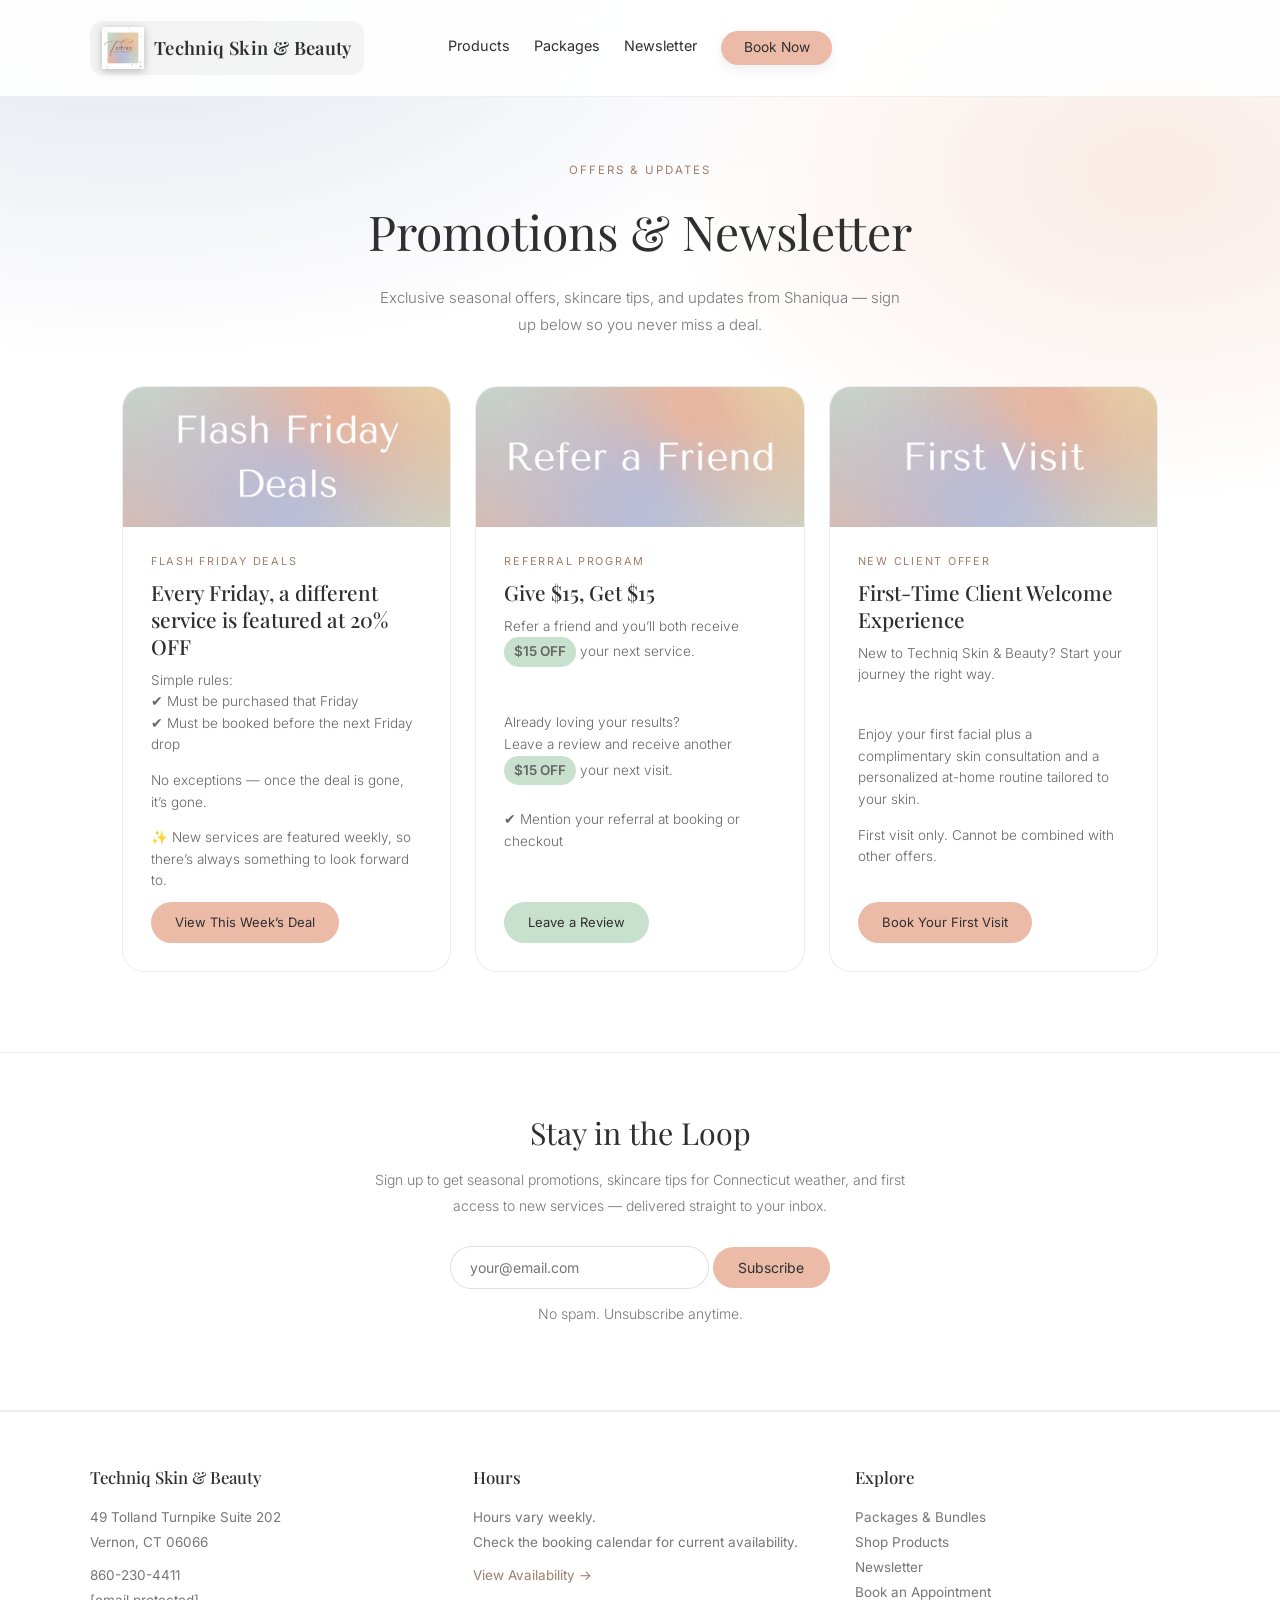
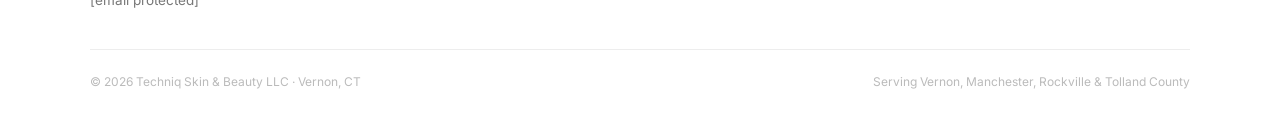
==== commit 6490a1b7: "Update newsletter.html" ====
--- a/newsletter.html
+++ b/newsletter.html
@@ -609,7 +609,7 @@
     <!-- PLACEHOLDER PROMO 1 -->
     <div class="promo-card">
       <div class="promo-banner">
-        <img src="flash-friday-deals.png" alt="Flash Friday Deals">
+        <img src="flash-friday-deals.PNG" alt="Flash Friday Deals">
       </div>
       <div class="promo-body">
        <span class="promo-label">Flash Friday Deals</span>
@@ -777,4 +777,4 @@
 </script>
 
 </body>
-</html>+</html>
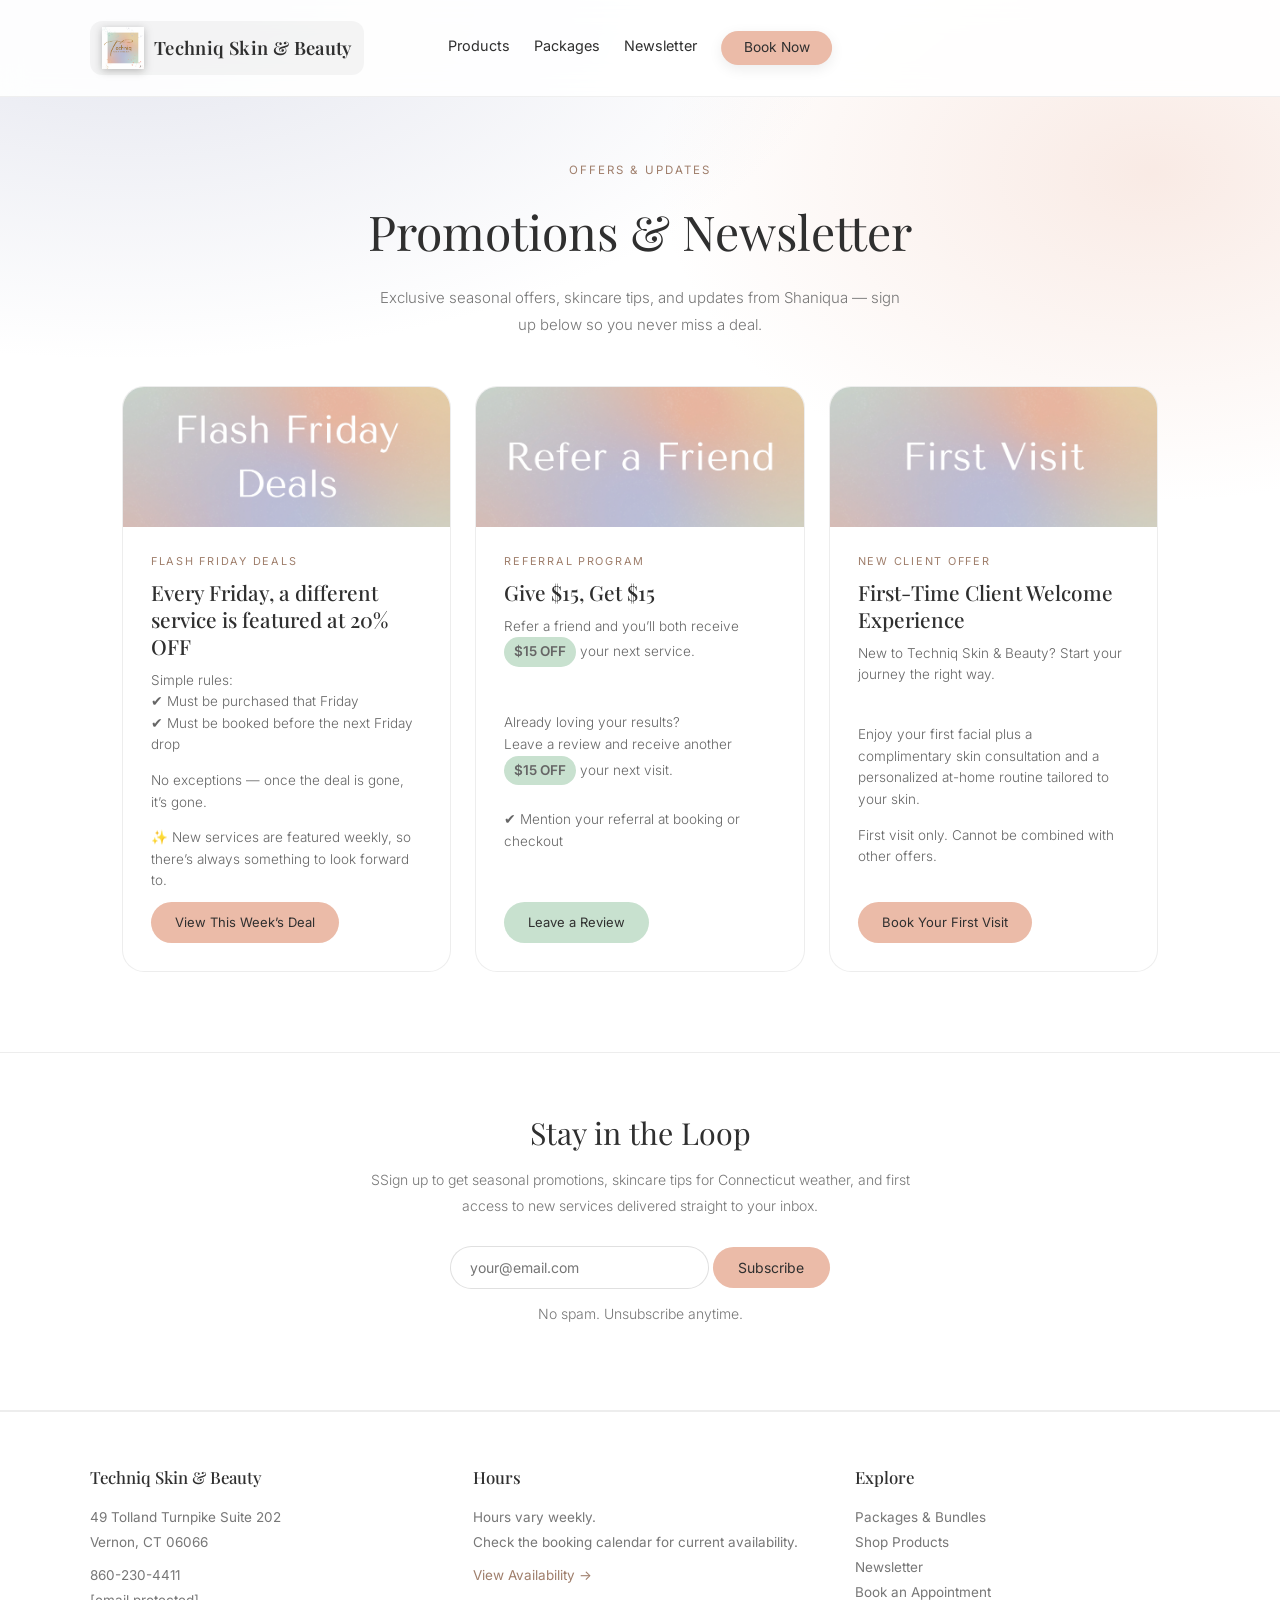
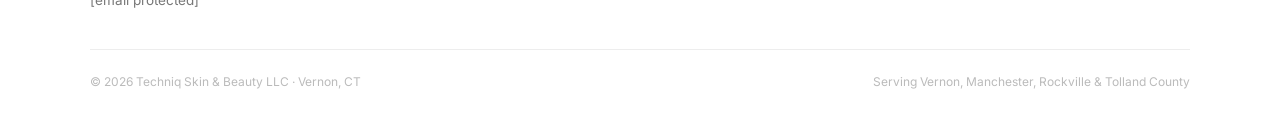
==== commit 09a6c795: "Add files via upload" ====
--- a/newsletter.html
+++ b/newsletter.html
@@ -691,7 +691,7 @@
 <div class="signup-strip">
   <div class="signup-inner">
     <h2>Stay in the Loop</h2>
-    <p>Sign up to get seasonal promotions, skincare tips for Connecticut weather, and first access to new services — delivered straight to your inbox.</p>
+    <p>SSign up to get seasonal promotions, skincare tips for Connecticut weather, and first access to new services delivered straight to your inbox.</p>
 
     <div class="signup-form">
       <form 
@@ -777,4 +777,4 @@
 </script>
 
 </body>
-</html>
+</html>
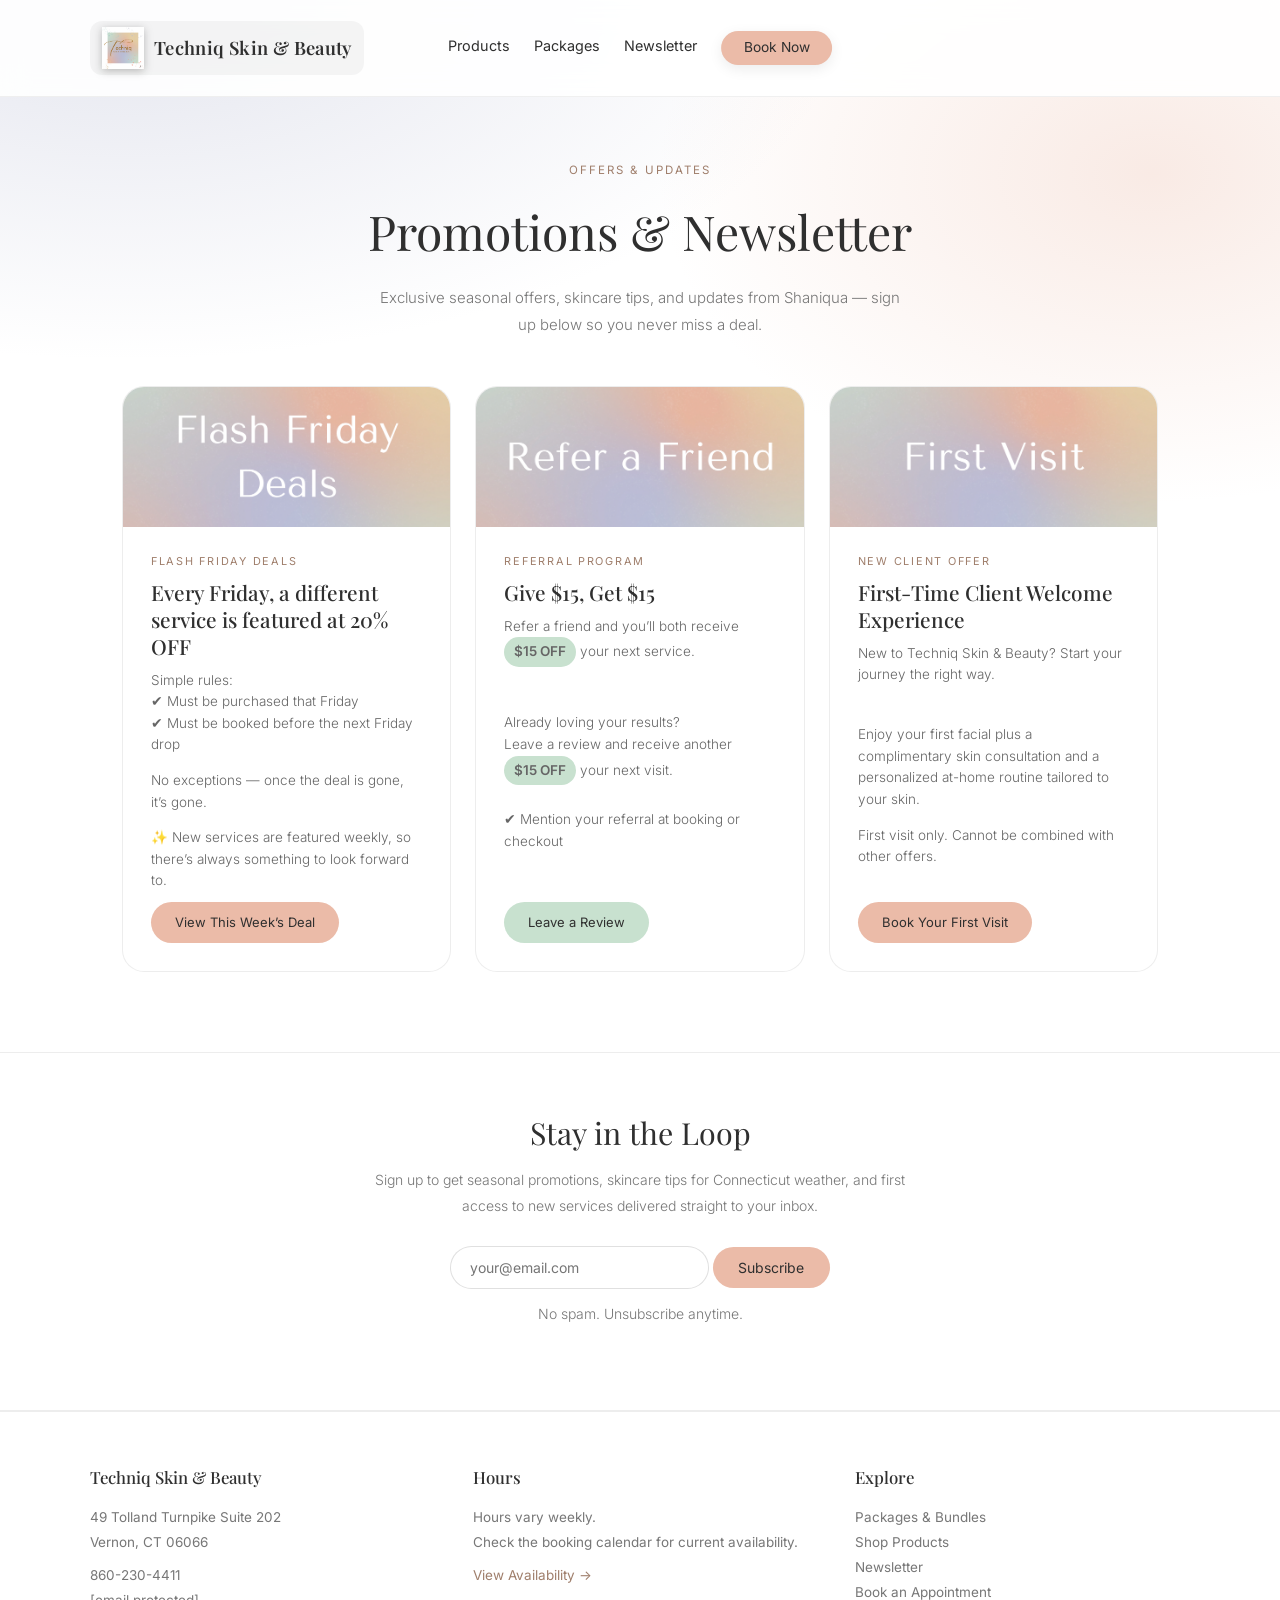
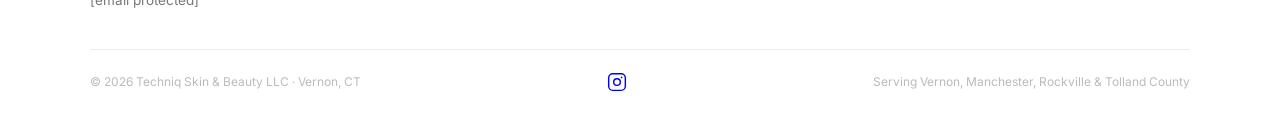
==== commit 9a0fae24: "Add files via upload" ====
--- a/newsletter.html
+++ b/newsletter.html
@@ -272,6 +272,9 @@
   white-space: nowrap;
   border: none;
   cursor: pointer;
+  -webkit-appearance: none;
+  appearance: none;
+  line-height: 1;
 }
 
 .btn-primary {
@@ -625,7 +628,7 @@
       <p class="promo-desc">
         ✨ New services are featured weekly, so there’s always something to look forward to.
       </p>
-      <a href="https://book.squareup.com/appointments/akl2v1sa6lvvyg/location/LPYHQ6EDHX53D/services" class="promo-cta">
+      <a href="hhttps://book.squareup.com/appointments/akl2v1sa6lvvyg/location/LPYHQ6EDHX53D/services/USMBGBJR45IVZ43TEAOIZCEY" class="promo-cta">
         View This Week’s Deal
       </a>
       </div>
@@ -691,7 +694,7 @@
 <div class="signup-strip">
   <div class="signup-inner">
     <h2>Stay in the Loop</h2>
-    <p>SSign up to get seasonal promotions, skincare tips for Connecticut weather, and first access to new services delivered straight to your inbox.</p>
+    <p>Sign up to get seasonal promotions, skincare tips for Connecticut weather, and first access to new services delivered straight to your inbox.</p>
 
     <div class="signup-form">
       <form 
@@ -752,6 +755,9 @@
   </div>
   <div class="footer-bottom">
     <span>© 2026 Techniq Skin &amp; Beauty LLC · Vernon, CT</span>
+    <a href="https://www.instagram.com/techniqskinandbeauty?igsh=MWFoOW8yZzMzajhuZw==" target="_blank" rel="noopener noreferrer" class="footer-insta" aria-label="Follow us on Instagram">
+      <svg xmlns="http://www.w3.org/2000/svg" width="20" height="20" viewBox="0 0 24 24" fill="none" stroke="currentColor" stroke-width="1.7" stroke-linecap="round" stroke-linejoin="round"><rect x="2" y="2" width="20" height="20" rx="5" ry="5"/><circle cx="12" cy="12" r="4"/><circle cx="17.5" cy="6.5" r="1" fill="currentColor" stroke="none"/></svg>
+    </a>
     <span>Serving Vernon, Manchester, Rockville &amp; Tolland County</span>
   </div>
 </footer>
